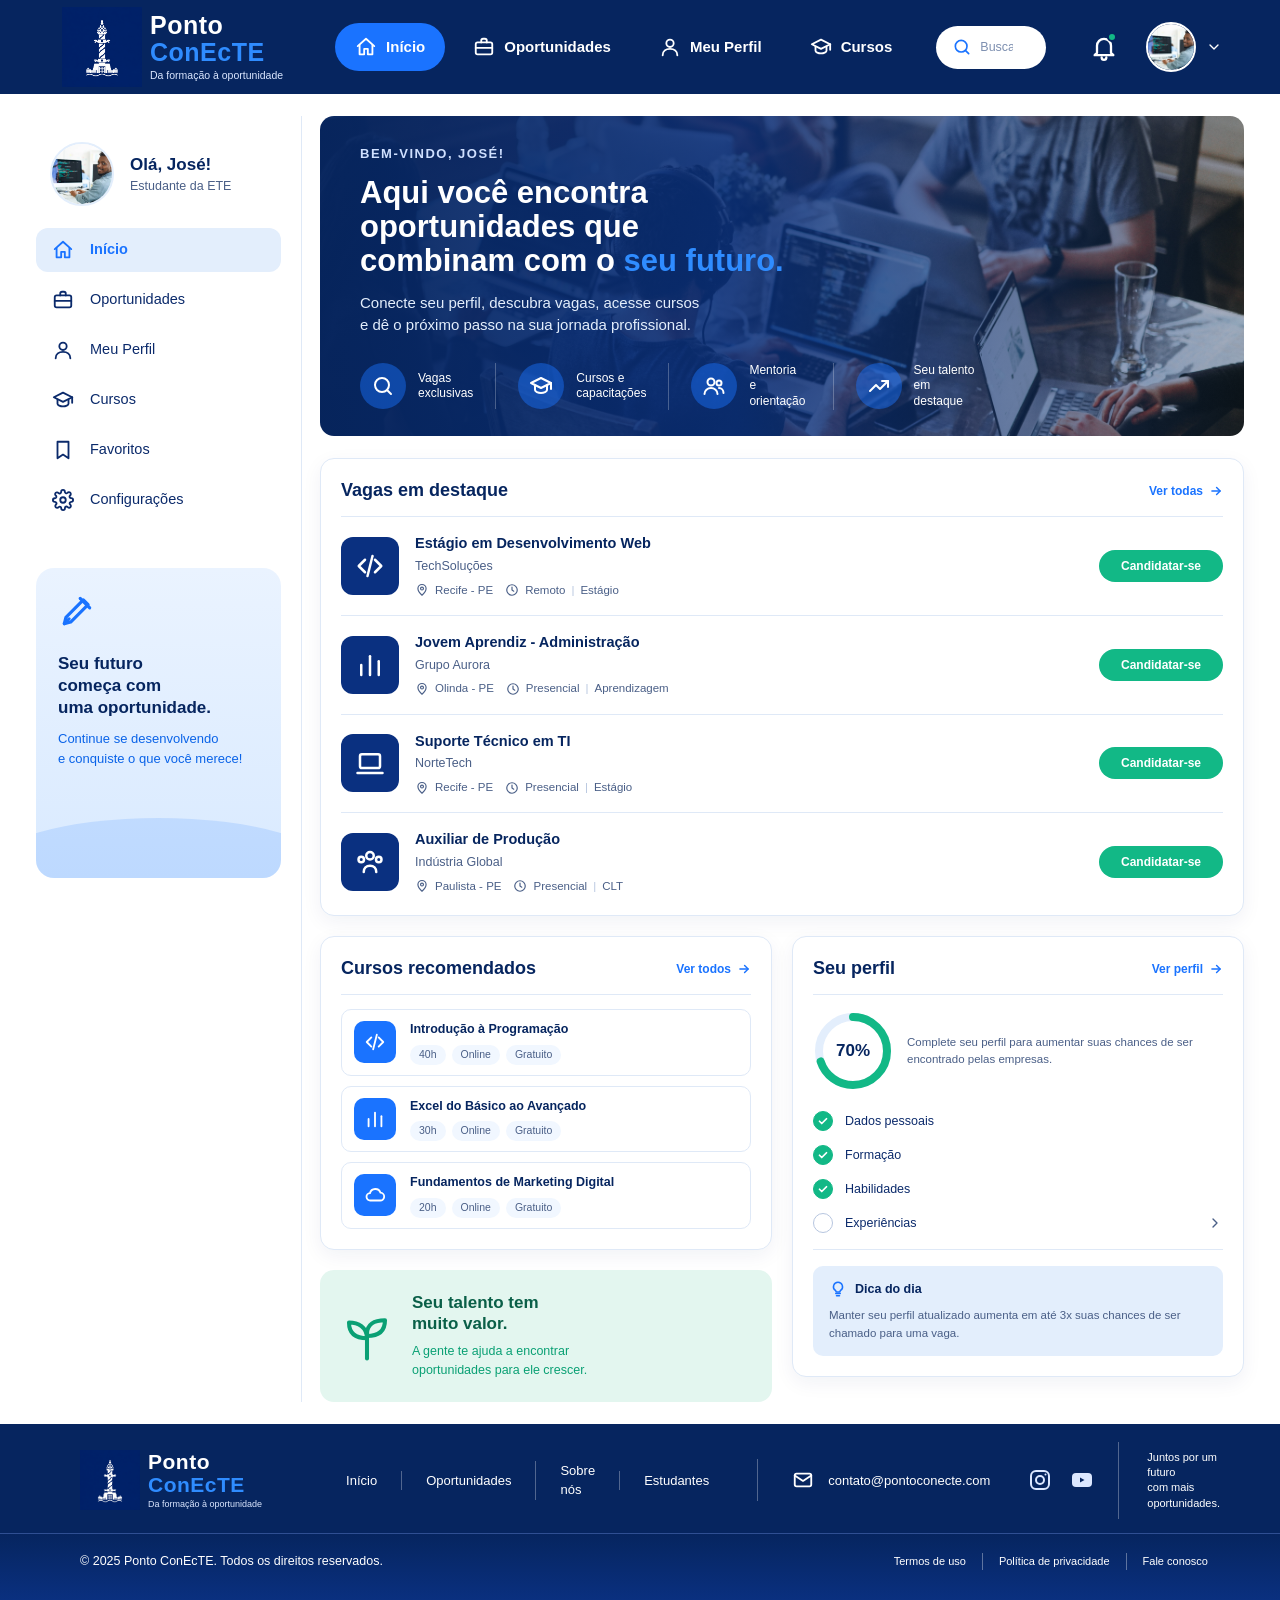
==== estudantes.html @ 40104112 "Atualiza páginas de cadastro e gestão" ====
<!DOCTYPE html>
<html lang="pt-BR">
<head>
  <meta charset="UTF-8">
  <meta name="viewport" content="width=device-width, initial-scale=1.0">
  <title>Painel - Ponto ConEcTE</title>
  <link rel="stylesheet" href="css/style.css">
  <link rel="stylesheet" href="css/aluno.css">
</head>

<body>

  <!--  CABEÇALHO  -->
  <header class="header">
    <div class="header__container">

      <a href="index.html" class="logo" aria-label="Ponto ConEcTE - página inicial">
        <img src="images/logofarol.png" alt="Ponto ConEcTE" class="logo__icon">
        <span class="logo__text">
          <span class="logo__name">Ponto</span>
          <span class="logo__name logo__name--blue">ConEcTE</span>
          <span class="logo__slogan">Da formação à oportunidade</span>
        </span>
      </a>

      <nav class="nav" aria-label="Navegação principal">
        <a href="index.html" class="nav__link nav__link--active">
          <svg viewBox="0 0 24 24" aria-hidden="true"><path d="M3 11l9-8 9 8"/><path d="M5 10v10h5v-6h4v6h5V10"/></svg>
          Início
        </a>
        <a href="#vagas" class="nav__link">
          <svg viewBox="0 0 24 24" aria-hidden="true"><rect x="3" y="7" width="18" height="13" rx="2"/><path d="M9 7V5a2 2 0 0 1 2-2h2a2 2 0 0 1 2 2v2"/><path d="M3 13h18"/></svg>
          Oportunidades
        </a>
        <a href="#perfil" class="nav__link">
          <svg viewBox="0 0 24 24" aria-hidden="true"><circle cx="12" cy="8" r="4"/><path d="M4 21c0-4.5 3.5-7 8-7s8 2.5 8 7"/></svg>
          Meu Perfil
        </a>
        <a href="#cursos" class="nav__link">
          <svg viewBox="0 0 24 24" aria-hidden="true"><path d="M2 9l10-5 10 5-10 5z"/><path d="M6 11.5V16c0 1.5 3 3 6 3s6-1.5 6-3v-4.5"/><path d="M22 9v6"/></svg>
          Cursos
        </a>
      </nav>

      <form class="search" role="search">
        <svg class="search__icon" viewBox="0 0 24 24" aria-hidden="true"><circle cx="11" cy="11" r="7"/><path d="M20 20l-4-4"/></svg>
        <input class="search__input" type="search" placeholder="Buscar vagas, cursos ou empresas..." aria-label="Buscar">
      </form>

      <div class="header__actions">
        <button class="notify" type="button" aria-label="Notificações (1 nova)">
          <svg viewBox="0 0 24 24" aria-hidden="true"><path d="M6 17V11a6 6 0 0 1 12 0v6l2 2H4z"/><path d="M10 21a2 2 0 0 0 4 0"/></svg>
          <span class="notify__dot"></span>
        </button>

        <button class="user-menu" type="button" aria-label="Menu do usuário">
          <img src="images/perfil.webp" alt="estudante" class="user-menu__avatar">
          <svg viewBox="0 0 24 24" aria-hidden="true"><path d="M6 9l6 6 6-6"/></svg>
        </button>
      </div>

    </div>
  </header>

  <!--  CORPO DO PAINEL  -->
  <div class="app">

    <!--  MENU LATERAL  -->
    <aside class="sidebar">

      <div class="side-profile">
        <img src="images/perfil.webp" alt="Foto do estudante" class="side-profile__avatar">
        <div>
          <p class="side-profile__name">Olá, José!</p>
          <p class="side-profile__role">Estudante da ETE</p>
        </div>
      </div>

      <nav class="side-nav" aria-label="Menu do painel">
        <a href="index.html" class="side-nav__link side-nav__link--active">
          <svg viewBox="0 0 24 24" aria-hidden="true"><path d="M3 11l9-8 9 8"/><path d="M5 10v10h5v-6h4v6h5V10"/></svg>
          Início
        </a>
        <a href="#vagas" class="side-nav__link">
          <svg viewBox="0 0 24 24" aria-hidden="true"><rect x="3" y="7" width="18" height="13" rx="2"/><path d="M9 7V5a2 2 0 0 1 2-2h2a2 2 0 0 1 2 2v2"/><path d="M3 13h18"/></svg>
          Oportunidades
        </a>
        <a href="#perfil" class="side-nav__link">
          <svg viewBox="0 0 24 24" aria-hidden="true"><circle cx="12" cy="8" r="4"/><path d="M4 21c0-4.5 3.5-7 8-7s8 2.5 8 7"/></svg>
          Meu Perfil
        </a>
        <a href="#cursos" class="side-nav__link">
          <svg viewBox="0 0 24 24" aria-hidden="true"><path d="M2 9l10-5 10 5-10 5z"/><path d="M6 11.5V16c0 1.5 3 3 6 3s6-1.5 6-3v-4.5"/><path d="M22 9v6"/></svg>
          Cursos
        </a>
        <a href="#" class="side-nav__link">
          <svg viewBox="0 0 24 24" aria-hidden="true"><path d="M6 3h12v18l-6-4-6 4z"/></svg>
          Favoritos
        </a>
        <a href="#" class="side-nav__link">
          <svg viewBox="0 0 24 24" aria-hidden="true"><circle cx="12" cy="12" r="3"/><path d="M19.4 15a1.7 1.7 0 0 0 .3 1.8l.1.1a2 2 0 1 1-2.8 2.8l-.1-.1a1.7 1.7 0 0 0-1.8-.3 1.7 1.7 0 0 0-1 1.5V21a2 2 0 1 1-4 0v-.1a1.7 1.7 0 0 0-1-1.5 1.7 1.7 0 0 0-1.8.3l-.1.1a2 2 0 1 1-2.8-2.8l.1-.1a1.7 1.7 0 0 0 .3-1.8 1.7 1.7 0 0 0-1.5-1H3a2 2 0 1 1 0-4h.1a1.7 1.7 0 0 0 1.5-1 1.7 1.7 0 0 0-.3-1.8l-.1-.1a2 2 0 1 1 2.8-2.8l.1.1a1.7 1.7 0 0 0 1.8.3h.1a1.7 1.7 0 0 0 1-1.5V3a2 2 0 1 1 4 0v.1a1.7 1.7 0 0 0 1 1.5 1.7 1.7 0 0 0 1.8-.3l.1-.1a2 2 0 1 1 2.8 2.8l-.1.1a1.7 1.7 0 0 0-.3 1.8v.1a1.7 1.7 0 0 0 1.5 1H21a2 2 0 1 1 0 4h-.1a1.7 1.7 0 0 0-1.5 1z"/></svg>
          Configurações
        </a>
      </nav>

      <div class="side-promo">
        <svg class="side-promo__icon" viewBox="0 0 24 24" aria-hidden="true"><path d="M14 4l6 6"/><path d="M4 20l4-1 11-11-3-3L5 16z"/><path d="M4 20l3-3"/></svg>
        <p class="side-promo__title">Seu futuro<br>começa com<br>uma oportunidade.</p>
        <p class="side-promo__text">Continue se desenvolvendo<br>e conquiste o que você merece!</p>
      </div>

    </aside>

    <!--  CONTEÚDO PRINCIPAL  -->
    <main class="main">

      <!--  BANNER DE BOAS-VINDAS  -->
      <section class="welcome">
        <div class="welcome__content">
          <p class="welcome__eyebrow">Bem-vindo, José!</p>
          <h1 class="welcome__title">
            Aqui você encontra oportunidades que combinam com o
            <span class="welcome__title--blue">seu futuro.</span>
          </h1>
          <p class="welcome__text">
            Conecte seu perfil, descubra vagas, acesse cursos<br>
            e dê o próximo passo na sua jornada profissional.
          </p>

          <ul class="welcome__features">
            <li>
              <span class="welcome__icon">
                <svg viewBox="0 0 24 24" aria-hidden="true"><circle cx="11" cy="11" r="7"/><path d="M20 20l-4-4"/></svg>
              </span>
              <span>Vagas<br>exclusivas</span>
            </li>
            <li>
              <span class="welcome__icon">
                <svg viewBox="0 0 24 24" aria-hidden="true"><path d="M2 9l10-5 10 5-10 5z"/><path d="M6 11.5V16c0 1.5 3 3 6 3s6-1.5 6-3v-4.5"/><path d="M22 9v6"/></svg>
              </span>
              <span>Cursos e<br>capacitações</span>
            </li>
            <li>
              <span class="welcome__icon">
                <svg viewBox="0 0 24 24" aria-hidden="true"><circle cx="9" cy="8" r="3.5"/><path d="M2.5 20c0-3.5 3-6 6.5-6s6.5 2.5 6.5 6"/><circle cx="17" cy="9" r="2.5"/><path d="M17 14c2.5 0 4.5 2 4.5 5"/></svg>
              </span>
              <span>Mentoria<br>e orientação</span>
            </li>
            <li>
              <span class="welcome__icon">
                <svg viewBox="0 0 24 24" aria-hidden="true"><path d="M3 17l6-6 4 4 8-8"/><path d="M15 7h6v6"/></svg>
              </span>
              <span>Seu talento<br>em destaque</span>
            </li>
          </ul>
        </div>
      </section>

      <!--  BLOCOS  -->
      <div class="blocks">

        <!-- Vagas em destaque -->
        <section class="panel panel--jobs" id="vagas">
          <header class="panel__head">
            <h2 class="panel__title">Vagas em destaque</h2>
            <a href="#" class="panel__link">Ver todas
              <svg viewBox="0 0 24 24" aria-hidden="true"><path d="M5 12h14"/><path d="M13 6l6 6-6 6"/></svg>
            </a>
          </header>

          <ul class="jobs">
            <li class="job">
              <span class="job__icon">
                <svg viewBox="0 0 24 24" aria-hidden="true"><path d="M8 7l-5 5 5 5"/><path d="M16 7l5 5-5 5"/><path d="M14 4l-4 16"/></svg>
              </span>
              <div class="job__info">
                <h3 class="job__title">Estágio em Desenvolvimento Web</h3>
                <p class="job__company">TechSoluções</p>
                <p class="job__meta">
                  <svg viewBox="0 0 24 24" aria-hidden="true"><path d="M12 21s7-6.2 7-11.5A7 7 0 0 0 5 9.5C5 14.8 12 21 12 21z"/><circle cx="12" cy="9.5" r="2.5"/></svg>
                  Recife - PE
                  <svg viewBox="0 0 24 24" aria-hidden="true"><circle cx="12" cy="12" r="9"/><path d="M12 7v5l3 2"/></svg>
                  Remoto <span class="job__sep">|</span> Estágio
                </p>
              </div>
              <a href="#" class="btn-apply">Candidatar-se</a>
            </li>

            <li class="job">
              <span class="job__icon">
                <svg viewBox="0 0 24 24" aria-hidden="true"><path d="M5 20V12"/><path d="M12 20V5"/><path d="M19 20V9"/></svg>
              </span>
              <div class="job__info">
                <h3 class="job__title">Jovem Aprendiz - Administração</h3>
                <p class="job__company">Grupo Aurora</p>
                <p class="job__meta">
                  <svg viewBox="0 0 24 24" aria-hidden="true"><path d="M12 21s7-6.2 7-11.5A7 7 0 0 0 5 9.5C5 14.8 12 21 12 21z"/><circle cx="12" cy="9.5" r="2.5"/></svg>
                  Olinda - PE
                  <svg viewBox="0 0 24 24" aria-hidden="true"><circle cx="12" cy="12" r="9"/><path d="M12 7v5l3 2"/></svg>
                  Presencial <span class="job__sep">|</span> Aprendizagem
                </p>
              </div>
              <a href="#" class="btn-apply">Candidatar-se</a>
            </li>

            <li class="job">
              <span class="job__icon">
                <svg viewBox="0 0 24 24" aria-hidden="true"><rect x="4" y="5" width="16" height="11" rx="1.5"/><path d="M2 20h20"/></svg>
              </span>
              <div class="job__info">
                <h3 class="job__title">Suporte Técnico em TI</h3>
                <p class="job__company">NorteTech</p>
                <p class="job__meta">
                  <svg viewBox="0 0 24 24" aria-hidden="true"><path d="M12 21s7-6.2 7-11.5A7 7 0 0 0 5 9.5C5 14.8 12 21 12 21z"/><circle cx="12" cy="9.5" r="2.5"/></svg>
                  Recife - PE
                  <svg viewBox="0 0 24 24" aria-hidden="true"><circle cx="12" cy="12" r="9"/><path d="M12 7v5l3 2"/></svg>
                  Presencial <span class="job__sep">|</span> Estágio
                </p>
              </div>
              <a href="#" class="btn-apply">Candidatar-se</a>
            </li>

            <li class="job">
              <span class="job__icon">
                <svg viewBox="0 0 24 24" aria-hidden="true"><circle cx="12" cy="7" r="3"/><circle cx="5" cy="10" r="2.2"/><circle cx="19" cy="10" r="2.2"/><path d="M7 20c0-3 2-5 5-5s5 2 5 5"/></svg>
              </span>
              <div class="job__info">
                <h3 class="job__title">Auxiliar de Produção</h3>
                <p class="job__company">Indústria Global</p>
                <p class="job__meta">
                  <svg viewBox="0 0 24 24" aria-hidden="true"><path d="M12 21s7-6.2 7-11.5A7 7 0 0 0 5 9.5C5 14.8 12 21 12 21z"/><circle cx="12" cy="9.5" r="2.5"/></svg>
                  Paulista - PE
                  <svg viewBox="0 0 24 24" aria-hidden="true"><circle cx="12" cy="12" r="9"/><path d="M12 7v5l3 2"/></svg>
                  Presencial <span class="job__sep">|</span> CLT
                </p>
              </div>
              <a href="#" class="btn-apply">Candidatar-se</a>
            </li>
          </ul>
        </section>

        <!-- Coluna do meio: cursos + mensagem -->
        <div class="blocks__middle">

          <section class="panel panel--courses" id="cursos">
            <header class="panel__head">
              <h2 class="panel__title">Cursos recomendados</h2>
              <a href="#" class="panel__link">Ver todos
                <svg viewBox="0 0 24 24" aria-hidden="true"><path d="M5 12h14"/><path d="M13 6l6 6-6 6"/></svg>
              </a>
            </header>

            <ul class="courses">
              <li class="course">
                <span class="course__icon">
                  <svg viewBox="0 0 24 24" aria-hidden="true"><path d="M8 7l-5 5 5 5"/><path d="M16 7l5 5-5 5"/><path d="M14 4l-4 16"/></svg>
                </span>
                <div>
                  <h3 class="course__title">Introdução à Programação</h3>
                  <p class="course__tags"><span>40h</span><span>Online</span><span>Gratuito</span></p>
                </div>
              </li>
              <li class="course">
                <span class="course__icon">
                  <svg viewBox="0 0 24 24" aria-hidden="true"><path d="M5 20V12"/><path d="M12 20V5"/><path d="M19 20V9"/></svg>
                </span>
                <div>
                  <h3 class="course__title">Excel do Básico ao Avançado</h3>
                  <p class="course__tags"><span>30h</span><span>Online</span><span>Gratuito</span></p>
                </div>
              </li>
              <li class="course">
                <span class="course__icon">
                  <svg viewBox="0 0 24 24" aria-hidden="true"><path d="M7 18a4 4 0 0 1-.5-8A6 6 0 0 1 18 9.5a4.2 4.2 0 0 1-.5 8.5z"/></svg>
                </span>
                <div>
                  <h3 class="course__title">Fundamentos de Marketing Digital</h3>
                  <p class="course__tags"><span>20h</span><span>Online</span><span>Gratuito</span></p>
                </div>
              </li>
            </ul>
          </section>

          <aside class="talent">
            <svg class="talent__icon" viewBox="0 0 24 24" aria-hidden="true"><path d="M12 22V11"/><path d="M12 13C12 8 8 6 4 6c0 4 2 7 8 7z"/><path d="M12 11c0-4 3-6 8-6 0 4-2 7-8 7z"/></svg>
            <div>
              <p class="talent__title">Seu talento tem<br>muito valor.</p>
              <p class="talent__text">A gente te ajuda a encontrar<br>oportunidades para ele crescer.</p>
            </div>
          </aside>

        </div>

        <!-- Seu perfil -->
        <section class="panel panel--profile" id="perfil">
          <header class="panel__head">
            <h2 class="panel__title">Seu perfil</h2>
            <a href="#" class="panel__link">Ver perfil
              <svg viewBox="0 0 24 24" aria-hidden="true"><path d="M5 12h14"/><path d="M13 6l6 6-6 6"/></svg>
            </a>
          </header>

          <div class="progress">
            <div class="progress__ring" role="img" aria-label="Perfil 70% completo">
              <svg viewBox="0 0 80 80" aria-hidden="true">
                <circle class="progress__track" cx="40" cy="40" r="34"/>
                <circle class="progress__value" cx="40" cy="40" r="34" pathLength="100" stroke-dasharray="70 100"/>
              </svg>
              <span class="progress__number">70%</span>
            </div>
            <p class="progress__text">Complete seu perfil para aumentar suas chances de ser encontrado pelas empresas.</p>
          </div>

          <ul class="checklist">
            <li class="checklist__item checklist__item--done">
              <span class="checklist__check"><svg viewBox="0 0 24 24" aria-hidden="true"><path d="M5 12.5l4.5 4.5L19 7.5"/></svg></span>
              Dados pessoais
            </li>
            <li class="checklist__item checklist__item--done">
              <span class="checklist__check"><svg viewBox="0 0 24 24" aria-hidden="true"><path d="M5 12.5l4.5 4.5L19 7.5"/></svg></span>
              Formação
            </li>
            <li class="checklist__item checklist__item--done">
              <span class="checklist__check"><svg viewBox="0 0 24 24" aria-hidden="true"><path d="M5 12.5l4.5 4.5L19 7.5"/></svg></span>
              Habilidades
            </li>
            <li class="checklist__item">
              <span class="checklist__check"></span>
              Experiências
              <svg class="checklist__arrow" viewBox="0 0 24 24" aria-hidden="true"><path d="M9 6l6 6-6 6"/></svg>
            </li>
          </ul>

          <div class="tip">
            <p class="tip__title">
              <svg viewBox="0 0 24 24" aria-hidden="true"><path d="M9 18h6"/><path d="M10 21h4"/><path d="M12 3a6 6 0 0 0-3.5 10.9c.6.5 1 1.2 1 2.1h5c0-.9.4-1.6 1-2.1A6 6 0 0 0 12 3z"/></svg>
              Dica do dia
            </p>
            <p class="tip__text">Manter seu perfil atualizado aumenta em até 3x suas chances de ser chamado para uma vaga.</p>
          </div>
        </section>

      </div>
    </main>
  </div>

  <!--  RODAPÉ  -->
  <footer class="footer">
    <div class="container footer__top">

      <a href="index.html" class="logo logo--footer" aria-label="Ponto ConEcTE - página inicial">
        <img src="images/logofarol.png" alt="Ponto ConEcTE" class="logo__icon">
        <span class="logo__text">
          <span class="logo__name">Ponto</span>
          <span class="logo__name logo__name--blue">ConEcTE</span>
          <span class="logo__slogan">Da formação à oportunidade</span>
        </span>
      </a>

      <nav class="footer__nav" aria-label="Navegação do rodapé">
        <a href="estudantes.html">Início</a>
        <a href="#vagas">Oportunidades</a>
        <a href="index.html#sobre">Sobre nós</a>
        <a href="index.html#estudantes">Estudantes</a>
      </nav>

      <a href="mailto:contato@pontoconecte.com" class="footer__mail">
        <svg viewBox="0 0 24 24" aria-hidden="true"><rect x="3" y="5" width="18" height="14" rx="2"/><path d="M3 7l9 6 9-6"/></svg>
        contato@pontoconecte.com
      </a>

      <div class="footer__social">
        <a href="#" aria-label="Instagram">
          <svg viewBox="0 0 24 24" aria-hidden="true"><rect x="3" y="3" width="18" height="18" rx="5"/><circle cx="12" cy="12" r="4"/><circle cx="17.5" cy="6.5" r="1" class="fill"/></svg>
        </a>
        <a href="#" aria-label="YouTube">
          <svg viewBox="0 0 24 24" aria-hidden="true"><rect x="2" y="5" width="20" height="14" rx="4" class="fill"/><path d="M10 9.5v5l4.5-2.5z" class="cut"/></svg>
        </a>
      </div>

      <p class="footer__slogan">Juntos por um futuro<br>com mais oportunidades.</p>

    </div>

    <div class="footer__bottom">
      <div class="container footer__bottom-content">
        <p>© 2025 Ponto ConEcTE. Todos os direitos reservados.</p>
        <nav class="footer__legal" aria-label="Links legais">
          <a href="#">Termos de uso</a>
          <a href="#">Política de privacidade</a>
          <a href="#">Fale conosco</a>
        </nav>
      </div>
    </div>
  </footer>

</body>
</html>
---- css/style.css ----
:root {
    /* Cores */
    --navy-900: #06255f;
    --navy-800: #0a3080;
    --blue-600: #0a63e8;
    --blue-500: #1a73ff;
    --blue-100: #e3eefc;
    --green-500: #12b886;
    --green-600: #0aa074;
    --text-dark: #0b2a6b;
    --text-muted: #4a5f87;
    --white: #ffffff;
    --bg-light: #f1f7ff;
  
    /* Fontes */
    --font-main: "Montserrat", "Segoe UI", Arial, sans-serif;
  
    /* Outros */
    --radius-card: 22px;
    --radius-pill: 999px;
    --container: 1420px;
  }
  
  /*  Reset básico  */
  *,
  *::before,
  *::after {
    box-sizing: border-box;
    margin: 0;
    padding: 0;
  }
  
  body {
    font-family: var(--font-main);
    color: var(--text-dark);
    background: var(--bg-light);
    line-height: 1.5;
    -webkit-font-smoothing: antialiased;
  }
  
  a {
    text-decoration: none;
    color: inherit;
  }
  
  ul {
    list-style: none;
  }
  
  /* Ícones SVG: estilo padrão */
  svg {
    fill: none;
    stroke: currentColor;
    stroke-width: 2;
    stroke-linecap: round;
    stroke-linejoin: round;
  }
  
  .container {
    width: 100%;
    max-width: var(--container);
    margin: 0 auto;
    padding: 0 60px;
  }
  
  /* CABEÇALHO */
  .header {
    background: var(--navy-900);
    height: 94px;
    color: var(--white);
  }
  
  .header__container {
    height: 100%;
    max-width: 1536px;
    margin: 0 auto;
    padding: 0 58px 0 62px;
    display: flex;
    align-items: center;
    gap: 24px;
  }
  
  /* Logo */
  .logo {
    display: flex;
    align-items: center;
    gap: 8px;
    flex-shrink: 0;
  }
  
  .logo__icon {
    width: 80px;
    height: 80px;
    object-fit: contain
  }
  
  .logo__text {
    display: flex;
    flex-direction: column;
    line-height: 1;
  }
  
  .logo__name {
    font-size: 25px;
    font-weight: 800;
    color: var(--white);
    letter-spacing: 0.5px;
  }
  
  .logo__name--blue {
    color: #2f8cff;
    margin-top: 2px;
  }
  
  .logo__slogan {
    font-size: 10.5px;
    font-weight: 500;
    margin-top: 5px;
    color: #dbe7ff;
  }
  
  /* Navegação */
  .nav {
    display: flex;
    align-items: center;
    gap: 8px;
    margin-left: 28px;
  }
  
  .nav__link {
    display: flex;
    align-items: center;
    gap: 9px;
    padding: 13px 20px;
    border-radius: var(--radius-pill);
    font-size: 15px;
    font-weight: 600;
    transition: background 0.2s;
  }
  
  .nav__link svg {
    width: 22px;
    height: 22px;
  }
  
  .nav__link:hover {
    background: rgba(255, 255, 255, 0.12);
  }
  
  .nav__link--active {
    background: var(--blue-500);
  }
  
  .nav__link--active:hover {
    background: var(--blue-500);
  }
  
  /* Busca */
  .search {
    flex: 1;
    max-width: 424px;
    margin-left: auto;
    position: relative;
  }
  
  .search__icon {
    position: absolute;
    left: 16px;
    top: 50%;
    width: 20px;
    height: 20px;
    transform: translateY(-50%);
    color: var(--blue-500);
  }
  
  .search__input {
    width: 100%;
    height: 43px;
    border: none;
    border-radius: var(--radius-pill);
    padding: 0 20px 0 44px;
    font-family: var(--font-main);
    font-size: 12.5px;
    color: var(--text-dark);
    background: var(--white);
    outline: none;
  }
  
  .search__input::placeholder {
    color: #7d8fb0;
  }
  
  .search__input:focus {
    box-shadow: 0 0 0 3px rgba(26, 115, 255, 0.45);
  }
  
  /* Botão entrar */
  .btn-login {
    display: flex;
    align-items: center;
    gap: 8px;
    height: 43px;
    padding: 0 28px;
    margin-left: 14px;
    border-radius: var(--radius-pill);
    background: var(--green-500);
    font-size: 14px;
    font-weight: 700;
    transition: background 0.2s;
  }
  
  .btn-login svg {
    width: 19px;
    height: 19px;
  }
  
  .btn-login:hover {
    background: var(--green-600);
  }
  
  /* HERO */
  .hero-section {
    position: relative;
    isolation: isolate;
    overflow: hidden;
    background: linear-gradient(
    110deg,
    #f7faff 0%,
    #eaf3ff 55%,
    #d9eaff 100%);
  
}
  
  /* Fundo decorativo: farol e ondas  */
  .hero__bg {
    position: absolute;
    inset: 0;
    background-image: url("../images/farol-fundo.jpeg");
    background-repeat: no-repeat;
    background-position: right center;
    background-size: auto 100%;
    opacity: 0.45;
    pointer-events: none;
    z-index: -1;
  }
  
  .hero__bg::before {
    content: "";
    position: absolute;
    right: -10%;
    bottom: -30%;
    width: 70%;
    height: 100%;
    border-radius: 50%;
    background: rgba(140, 185, 255, 0.18);
  }
  
  .hero__content {
    position: relative;
    z-index: 1;
    padding-left: 85px;
  }
  
  .hero__eyebrow {
    font-size: 16.5px;
    font-weight: 700;
    letter-spacing: 1px;
    text-transform: uppercase;
    color: var(--blue-500);
  }
  
  .hero__title {
    margin-top: 4px;
    font-size: 47px;
    line-height: 1.02;
    font-weight: 800;
    color: var(--navy-900);
    letter-spacing: -0.5px;
  }
  
  .hero__title--blue {
    display: block;
    color: var(--blue-500);
  }
  
  .hero__text {
    margin-top: 14px;
    max-width: 600px;
    font-size: 17px;
    line-height: 1.55;
    color: var(--text-dark);
  }
  
  /* CARTÕES */
  .cards {
    display: grid;
    grid-template-columns: 1fr 1fr;
    gap: 28px;
    padding-top: 0;
    padding-bottom: 20px;
    max-width: 1536px;
    padding-left: 62px;
    padding-right: 58px;
    background: linear-gradient(180deg, #eef5ff 0%, #f1f7ff 100%);
  }
  
  .card {
    position: relative;
    min-height: 308px;
    border-radius: var(--radius-card);
    overflow: hidden;
    color: var(--white);
    box-shadow: 0 10px 28px rgba(6, 37, 95, 0.18);
  }
  
  .card--students {
    background: linear-gradient(100deg, #0a3fb3 0%, #0b5fe0 55%, #1b78f0 100%);
  }
  
  .card--companies {
    background: linear-gradient(100deg, #064c94 0%, #08709e 50%, #0a7c9c 100%);
  }
  
  /* Imagem à direita */
  .card__image {
    position: absolute;
    top: 0;
    right: 0;
    bottom: 0;
    width: 58%;
    background-repeat: no-repeat;
    background-position: right bottom;
    background-size: cover;
  }
  
  .card--students .card__image {
    background-image: url("../images/estudante.jpg");
    -webkit-mask-image: linear-gradient(90deg, transparent 0%, #000 45%);
    mask-image: linear-gradient(90deg, transparent 0%, #000 45%);
  }
  
  .card--companies .card__image {
    background-image: url("../images/empresa.jpg");
    -webkit-mask-image: linear-gradient(90deg, transparent 0%, #000 45%);
    mask-image: linear-gradient(90deg, transparent 0%, #000 45%);
  }
  
  .card__body {
    position: relative;
    padding: 21px 38px 22px;
    max-width: 560px;
  }
  
  .card__header {
    display: flex;
    align-items: center;
    gap: 18px;
  }
  
  .card__icon {
    width: 64px;
    height: 64px;
    border-radius: 18px;
    display: flex;
    align-items: center;
    justify-content: center;
  }
  
  .card__icon svg {
    width: 34px;
    height: 34px;
    color: var(--white);
  }
  
  .card__icon--blue {
    background: var(--blue-500);
  }
  
  .card__icon--green {
    background: var(--green-500);
  }
  
  .card__label {
    font-size: 13.5px;
    font-weight: 600;
    letter-spacing: 1.2px;
    text-transform: uppercase;
  }
  
  .card__title {
    margin-top: 12px;
    font-size: 24.5px;
    line-height: 1.18;
    font-weight: 700;
    white-space: nowrap;
  }
  
  .card__text {
    margin-top: 14px;
    max-width: 340px;
    font-size: 15.5px;
    line-height: 1.5;
  }
  
  .card--companies .card__text {
    max-width: 300px;
  }
  
  /* Botões dos cartões */
  .btn {
    display: inline-flex;
    align-items: center;
    gap: 14px;
    margin-top: 20px;
    height: 52px;
    padding: 0 33px;
    border-radius: var(--radius-pill);
    font-size: 15px;
    font-weight: 700;
    color: var(--white);
    transition: transform 0.2s, filter 0.2s;
  }
  
  .btn svg {
    width: 17px;
    height: 17px;
    stroke-width: 2.5;
  }
  
  .btn:hover {
    transform: translateY(-2px);
    filter: brightness(1.08);
  }
  
  .btn--blue {
    background: var(--blue-500);
  }
  
  .btn--green {
    background: var(--green-500);
  }
  
  /* SOBRE NÓS */
  .about {
    background: linear-gradient(180deg, #f1f7ff 0%, #eaf3ff 100%);
    padding: 24px 0 24px;
  }
  
  .about__container {
    max-width: 1536px;
    padding: 0 80px;
    display: grid;
    grid-template-columns: 1.35fr 1fr 1fr 1fr 1fr;
    align-items: start;
  }
  
  .about__eyebrow {
    font-size: 14px;
    font-weight: 700;
    letter-spacing: 1px;
    text-transform: uppercase;
    color: var(--blue-500);
  }
  
  .about__title {
    margin-top: 4px;
    font-size: 29px;
    line-height: 1.15;
    font-weight: 800;
    color: var(--navy-900);
  }
  
  .about__title--blue {
    display: block;
    color: var(--blue-500);
  }
  
  .about__text {
    margin-top: 14px;
    max-width: 440px;
    font-size: 15.5px;
    line-height: 1.55;
  }
  
  /* Itens */
  .features {
    display: contents;
  }
  
  .feature {
    position: relative;
    padding: 2px 16px 0 38px;
    margin-top: 4px;
    border-left: 1px solid #d3e0f2;
    min-height: 140px;
  }
  
  .feature:first-child {
    margin-left: 0;
  }
  
  .feature__icon {
    width: 58px;
    height: 58px;
    border-radius: 50%;
    background: var(--blue-100);
    display: flex;
    align-items: center;
    justify-content: center;
    margin-bottom: 14px;
    margin-left: -4px;
  }
  
  .feature__icon svg {
    width: 32px;
    height: 32px;
    color: var(--blue-500);
  }
  
  .feature__title {
    font-size: 16px;
    font-weight: 700;
    color: var(--navy-900);
  }
  
  .feature__text {
    margin-top: 4px;
    max-width: 190px;
    font-size: 13.5px;
    line-height: 1.55;
    color: var(--text-muted);
  }
  
  /* RODAPÉ */
  .footer {
    background: var(--navy-900);
    color: var(--white);
  }
  
  .footer__top {
    max-width: 1536px;
    padding: 18px 80px 14px;
    display: flex;
    align-items: center;
    justify-content: space-between;
    gap: 24px;
  }
  
  .logo--footer .logo__icon {
    width: 60px;
    height: 60px;
  }
  
  .logo--footer .logo__name {
    font-size: 21px;
  }
  
  .logo--footer .logo__slogan {
    font-size: 9px;
  }
  
  .footer__nav {
    display: flex;
    align-items: center;
    margin-left: 60px;
    font-size: 13px;
    font-weight: 500;
  }
  
  .footer__nav a {
    padding: 0 24px;
    border-left: 1px solid rgba(255, 255, 255, 0.3);
  }
  
  .footer__nav a:first-child {
    border-left: none;
    padding-left: 0;
  }
  
  .footer__nav a:hover,
  .footer__legal a:hover {
    text-decoration: underline;
  }
  
  .footer__mail {
    display: flex;
    align-items: center;
    gap: 14px;
    padding: 10px 0 10px 34px;
    border-left: 1px solid rgba(255, 255, 255, 0.3);
    font-size: 13px;
  }
  
  .footer__mail svg {
    width: 22px;
    height: 22px;
  }
  
  .footer__social {
    display: flex;
    align-items: center;
    gap: 18px;
    margin-left: 14px;
  }
  
  .footer__social a {
    width: 24px;
    height: 24px;
    color: #dbe7ff;
  }
  
  .footer__social svg {
    width: 100%;
    height: 100%;
  }
  
  .footer__social .fill {
    fill: currentColor;
    stroke: none;
  }
  
  .footer__social .cut {
    fill: var(--navy-900);
    stroke: none;
  }
  
  .footer__slogan {
    padding: 8px 0 8px 28px;
    border-left: 1px solid rgba(255, 255, 255, 0.3);
    font-size: 11px;
    line-height: 1.4;
  }
  
  /* Parte inferior */
  .footer__bottom {
    border-top: 1px solid rgba(255, 255, 255, 0.15);
    background: linear-gradient(180deg, #06255f 0%, #0a3080 100%);
    padding: 18px 0 30px;
  }
  
  .footer__bottom-content {
    max-width: 1536px;
    padding: 0 72px 0 80px;
    display: flex;
    align-items: center;
    justify-content: space-between;
    gap: 20px;
    font-size: 12.5px;
  }
  
  .footer__legal {
    display: flex;
    align-items: center;
    font-size: 11px;
  }
  
  .footer__legal a {
    padding: 0 16px;
    border-left: 1px solid rgba(255, 255, 255, 0.35);
  }
  
  .footer__legal a:first-child {
    border-left: none;
  }
  
  .footer__legal a:last-child {
    padding-right: 0;
  }
  
  /* RESPONSIVO */
  
  /* Notebooks pequenos / tablets grandes */
  @media (max-width: 1200px) {
    .header {
      height: auto;
      padding: 14px 0;
    }
  
    .header__container {
      flex-wrap: wrap;
      padding: 0 30px;
    }
  
    .nav {
      margin-left: 0;
      order: 3;
      width: 100%;
      justify-content: center;
    }
  
    .search {
      max-width: none;
    }
  
    .about__container {
      grid-template-columns: 1fr 1fr;
      row-gap: 30px;
    }
  
    .about__intro {
      grid-column: 1 / -1;
    }
  
    .feature:nth-child(odd) {
      border-left: none;
      padding-left: 0;
    }
  
    .footer__top {
      flex-wrap: wrap;
      justify-content: center;
      padding: 24px 30px;
    }
  
    .footer__nav {
      margin-left: 0;
    }
  }
  
  /* Tablets */
  @media (max-width: 900px) {
    .container,
    .cards {
      padding-left: 24px;
      padding-right: 24px;
    }
  
    .hero__content {
      padding-left: 0;
    }
  
    .hero__title {
      font-size: 38px;
    }
  
    .cards {
      grid-template-columns: 1fr;
    }
  
    .card__title {
      white-space: normal;
    }
  
    .about__container {
      padding: 0 24px;
    }
  
    .footer__bottom-content {
      flex-direction: column;
      padding: 0 24px;
      text-align: center;
    }
  }
  
  /* Celulares */
  @media (max-width: 600px) {
    .header__container {
      padding: 0 16px;
      justify-content: center;
    }
  
    .btn-login {
      margin-left: 0;
    }
  
    .nav {
      flex-wrap: wrap;
      gap: 4px;
    }
  
    .nav__link {
      padding: 10px 14px;
      font-size: 13px;
    }
  
    .hero {
      padding-top: 28px;
    }
  
    .hero__eyebrow {
      font-size: 13px;
    }
  
    .hero__title {
      font-size: 30px;
    }
  
    .hero__text {
      font-size: 15px;
    }
  
    /* Imagem passa para trás do texto em telas pequenas */
    .card__image {
      width: 100%;
      opacity: 0.35;
    }
  
    .card__body {
      padding: 20px;
    }
  
    .card__title {
      font-size: 21px;
    }
  
    .about__container {
      grid-template-columns: 1fr;
    }
  
    .about__title {
      font-size: 24px;
    }
  
    .feature,
    .feature:nth-child(odd) {
      border-left: none;
      padding-left: 0;
      min-height: 0;
    }
  
    .footer__nav {
      flex-wrap: wrap;
      justify-content: center;
      row-gap: 8px;
    }
  
    .footer__mail,
    .footer__slogan {
      border-left: none;
      padding-left: 0;
      text-align: center;
    }
  
    .footer__legal {
      flex-wrap: wrap;
      justify-content: center;
      row-gap: 6px;
    }
  }
---- css/aluno.css ----
:root {
  --border-soft: #dfe9f7;
  --shadow-soft: 0 6px 20px rgba(6, 37, 95, 0.06);
}

/* cabeçalho */
.header__actions {
  display: flex;
  align-items: center;
  gap: 22px;
  margin-left: 14px;
}

.notify {
  position: relative;
  width: 40px;
  height: 40px;
  border: none;
  background: transparent;
  color: var(--white);
  cursor: pointer;
  display: flex;
  align-items: center;
  justify-content: center;
}

.notify svg {
  width: 28px;
  height: 28px;
}

.notify__dot {
  position: absolute;
  top: 5px;
  right: 7px;
  width: 10px;
  height: 10px;
  border-radius: 50%;
  background: var(--green-500);
  border: 2px solid var(--navy-900);
}

.user-menu {
  display: flex;
  align-items: center;
  gap: 10px;
  border: none;
  background: transparent;
  color: var(--white);
  cursor: pointer;
}

.user-menu__avatar {
  width: 50px;
  height: 50px;
  border-radius: 50%;
  object-fit: cover;
  border: 2px solid var(--white);
}

.user-menu svg {
  width: 16px;
  height: 16px;
}

/* Estrutura geral */
.app {
  display: grid;
  grid-template-columns: 302px 1fr;
  max-width: 1536px;
  margin: 0 auto;
  background: var(--white);
}

/* Menu lateral */
.sidebar {
  display: flex;
  flex-direction: column;
  padding: 26px 20px 38px 36px;
  border-right: 1px solid var(--border-soft);
  margin: 22px 0;
}

.side-profile {
  display: flex;
  align-items: center;
  gap: 16px;
  padding-left: 14px;
}

.side-profile__avatar {
  width: 64px;
  height: 64px;
  border-radius: 50%;
  object-fit: cover;
  border: 2px solid var(--blue-100);
}

.side-profile__name {
  font-size: 17px;
  font-weight: 700;
  color: var(--navy-900);
}

.side-profile__role {
  font-size: 12.5px;
  color: var(--text-muted);
}

.side-nav {
  display: flex;
  flex-direction: column;
  gap: 6px;
  margin-top: 22px;
}

.side-nav__link {
  display: flex;
  align-items: center;
  gap: 16px;
  height: 44px;
  padding: 0 16px;
  border-radius: 12px;
  font-size: 14.5px;
  font-weight: 500;
  color: var(--text-dark);
  transition: background 0.2s;
}

.side-nav__link svg {
  width: 22px;
  height: 22px;
}

.side-nav__link:hover {
  background: var(--bg-light);
}

.side-nav__link--active {
  background: var(--blue-100);
  color: var(--blue-500);
  font-weight: 600;
}

.side-nav__link--active:hover {
  background: var(--blue-100);
}

.side-promo {
  position: relative;
  overflow: hidden;
  margin-top: 46px;
  padding: 24px 22px 90px;
  border-radius: 18px;
  background: linear-gradient(180deg, #eaf3ff 0%, #d9eaff 100%);
  min-height: 310px;
}

.side-promo::after {
  content: "";
  position: absolute;
  left: -20%;
  right: -20%;
  bottom: -40px;
  height: 100px;
  border-radius: 50% 50% 0 0;
  background: rgba(26, 115, 255, 0.14);
}

.side-promo__icon {
  width: 38px;
  height: 38px;
  color: var(--blue-500);
}

.side-promo__title {
  margin-top: 16px;
  font-size: 17px;
  line-height: 1.3;
  font-weight: 700;
  color: var(--navy-900);
}

.side-promo__text {
  margin-top: 10px;
  font-size: 13px;
  line-height: 1.5;
  color: var(--blue-600);
}

/* Conteúdo principal */
.main {
  padding: 22px 36px 22px 18px;
  min-width: 0;
}

/* Banner de boas-vindas */
.welcome {
  position: relative;
  overflow: hidden;
  min-height: 320px;
  border-radius: 14px;
  color: var(--white);
  background:
    linear-gradient(90deg, rgba(6, 37, 95, 0.96) 0%, rgba(8, 48, 128, 0.82) 45%, rgba(10, 63, 179, 0.1) 100%),
    url("../images/fundo-estudantes.jpg") right center / cover no-repeat,
    var(--navy-800);
}

.welcome__content {
  padding: 28px 40px 26px;
  max-width: 720px;
}

.welcome__eyebrow {
  font-size: 13px;
  font-weight: 600;
  letter-spacing: 1.5px;
  text-transform: uppercase;
  color: #cfe0ff;
}

.welcome__title {
  margin-top: 12px;
  max-width: 440px;
  font-size: 31px;
  line-height: 1.1;
  font-weight: 700;
}

.welcome__title--blue {
  color: #2f8cff;
}

.welcome__text {
  margin-top: 14px;
  font-size: 15px;
  line-height: 1.5;
  color: #e3eefc;
}

.welcome__features {
  display: flex;
  align-items: center;
  margin-top: 26px;
}

.welcome__features li {
  display: flex;
  align-items: center;
  gap: 12px;
  padding: 0 22px;
  border-left: 1px solid rgba(255, 255, 255, 0.25);
  font-size: 12px;
  font-weight: 500;
  line-height: 1.3;
}

.welcome__features li:first-child {
  padding-left: 0;
  border-left: none;
}

.welcome__icon {
  width: 46px;
  height: 46px;
  flex-shrink: 0;
  border-radius: 50%;
  background: rgba(26, 115, 255, 0.45);
  display: flex;
  align-items: center;
  justify-content: center;
}

.welcome__icon svg {
  width: 24px;
  height: 24px;
}

/* Blocos */
.blocks {
  display: grid;
  grid-template-columns: 1.7fr 1fr 0.82fr;
  gap: 20px;
  margin-top: 22px;
  align-items: start;
}

.blocks__middle {
  display: flex;
  flex-direction: column;
  gap: 20px;
}

.panel {
  padding: 18px 20px 20px;
  border: 1px solid var(--border-soft);
  border-radius: 14px;
  background: var(--white);
  box-shadow: var(--shadow-soft);
}

.panel__head {
  display: flex;
  align-items: center;
  justify-content: space-between;
  gap: 10px;
  padding-bottom: 12px;
  border-bottom: 1px solid var(--border-soft);
}

.panel__title {
  font-size: 18px;
  font-weight: 700;
  color: var(--navy-900);
}

.panel__link {
  display: inline-flex;
  align-items: center;
  gap: 6px;
  font-size: 12px;
  font-weight: 600;
  color: var(--blue-500);
  white-space: nowrap;
}

.panel__link svg {
  width: 14px;
  height: 14px;
  stroke-width: 2.5;
}

.panel__link:hover {
  text-decoration: underline;
}

/* Vagas */
.job {
  display: flex;
  align-items: center;
  gap: 16px;
  padding: 16px 0;
  border-bottom: 1px solid var(--border-soft);
}

.job:last-child {
  border-bottom: none;
  padding-bottom: 0;
}

.job__icon {
  width: 58px;
  height: 58px;
  flex-shrink: 0;
  border-radius: 12px;
  background: var(--navy-800);
  color: var(--white);
  display: flex;
  align-items: center;
  justify-content: center;
}

.job__icon svg {
  width: 30px;
  height: 30px;
}

.job__info {
  flex: 1;
  min-width: 0;
}

.job__title {
  font-size: 14.5px;
  font-weight: 600;
  color: var(--navy-900);
}

.job__company {
  margin-top: 2px;
  font-size: 12.5px;
  color: var(--text-muted);
}

.job__meta {
  display: flex;
  flex-wrap: wrap;
  align-items: center;
  gap: 6px;
  margin-top: 6px;
  font-size: 11.5px;
  color: var(--text-muted);
}

.job__meta svg {
  width: 14px;
  height: 14px;
  margin-left: 6px;
}

.job__meta svg:first-child {
  margin-left: 0;
}

.job__sep {
  color: #b7c6df;
}

.btn-apply {
  flex-shrink: 0;
  display: inline-flex;
  align-items: center;
  justify-content: center;
  height: 32px;
  padding: 0 22px;
  border-radius: var(--radius-pill);
  background: var(--green-500);
  color: var(--white);
  font-size: 12px;
  font-weight: 700;
  transition: background 0.2s;
}

.btn-apply:hover {
  background: var(--green-600);
}

/* Cursos */
.courses {
  display: flex;
  flex-direction: column;
  gap: 10px;
  margin-top: 14px;
}

.course {
  display: flex;
  align-items: center;
  gap: 14px;
  padding: 10px 12px;
  border: 1px solid var(--border-soft);
  border-radius: 10px;
}

.course__icon {
  width: 42px;
  height: 42px;
  flex-shrink: 0;
  border-radius: 10px;
  background: var(--blue-500);
  color: var(--white);
  display: flex;
  align-items: center;
  justify-content: center;
}

.course__icon svg {
  width: 22px;
  height: 22px;
}

.course__title {
  font-size: 12.5px;
  font-weight: 600;
  color: var(--navy-900);
}

.course__tags {
  display: flex;
  flex-wrap: wrap;
  gap: 6px;
  margin-top: 6px;
}

.course__tags span {
  padding: 2px 9px;
  border-radius: var(--radius-pill);
  background: var(--bg-light);
  font-size: 10.5px;
  color: var(--text-muted);
}

/* Mensagem de talento */
.talent {
  display: flex;
  align-items: center;
  gap: 18px;
  padding: 22px 20px;
  border-radius: 14px;
  background: #e3f6ef;
  color: var(--green-600);
}

.talent__icon {
  width: 54px;
  height: 54px;
  flex-shrink: 0;
  stroke-width: 1.8;
}

.talent__title {
  font-size: 17px;
  line-height: 1.25;
  font-weight: 700;
  color: #0a5f48;
}

.talent__text {
  margin-top: 8px;
  font-size: 12.5px;
  line-height: 1.5;
}

/* Perfil */
.progress {
  display: flex;
  align-items: center;
  gap: 14px;
  margin-top: 16px;
}

.progress__ring {
  position: relative;
  width: 80px;
  height: 80px;
  flex-shrink: 0;
}

.progress__ring svg {
  width: 100%;
  height: 100%;
  transform: rotate(-90deg);
}

.progress__track,
.progress__value {
  fill: none;
  stroke-width: 8;
}

.progress__track {
  stroke: #e3eefc;
}

.progress__value {
  stroke: var(--green-500);
  stroke-linecap: round;
}

.progress__number {
  position: absolute;
  inset: 0;
  display: flex;
  align-items: center;
  justify-content: center;
  font-size: 17px;
  font-weight: 800;
  color: var(--navy-900);
}

.progress__text {
  font-size: 11.5px;
  line-height: 1.5;
  color: var(--text-muted);
}

.checklist {
  display: flex;
  flex-direction: column;
  gap: 14px;
  margin-top: 20px;
  padding-bottom: 16px;
  border-bottom: 1px solid var(--border-soft);
}

.checklist__item {
  display: flex;
  align-items: center;
  gap: 12px;
  font-size: 12.5px;
  color: var(--text-dark);
}

.checklist__check {
  width: 20px;
  height: 20px;
  flex-shrink: 0;
  border-radius: 50%;
  border: 1.5px solid #b7c6df;
  display: flex;
  align-items: center;
  justify-content: center;
}

.checklist__check svg {
  width: 12px;
  height: 12px;
  stroke-width: 3.5;
}

.checklist__item--done .checklist__check {
  background: var(--green-500);
  border-color: var(--green-500);
  color: var(--white);
}

.checklist__arrow {
  width: 16px;
  height: 16px;
  margin-left: auto;
  color: var(--text-muted);
}

.tip {
  margin-top: 16px;
  padding: 14px 16px;
  border-radius: 10px;
  background: var(--blue-100);
}

.tip__title {
  display: flex;
  align-items: center;
  gap: 8px;
  font-size: 12.5px;
  font-weight: 700;
  color: var(--navy-900);
}

.tip__title svg {
  width: 18px;
  height: 18px;
  color: var(--blue-500);
}

.tip__text {
  margin-top: 8px;
  font-size: 11.5px;
  line-height: 1.55;
  color: var(--text-muted);
}

/* =====================================================
   RESPONSIVO
   ===================================================== */

@media (max-width: 1400px) {
  .blocks {
    grid-template-columns: 1fr 1fr;
  }

  .panel--jobs {
    grid-column: 1 / -1;
  }
}

@media (max-width: 1200px) {
  .header__actions {
    margin-left: auto;
  }

  .search {
    order: 4;
  }

  .app {
    grid-template-columns: 240px 1fr;
  }

  .sidebar {
    padding-left: 20px;
  }

  .welcome__features {
    flex-wrap: wrap;
    row-gap: 14px;
  }
}

@media (max-width: 900px) {
  .app {
    grid-template-columns: 1fr;
  }

  .sidebar {
    margin: 0;
    border-right: none;
    border-bottom: 1px solid var(--border-soft);
    padding: 20px 24px;
  }

  .side-nav {
    flex-direction: row;
    flex-wrap: wrap;
  }

  .side-promo {
    display: none;
  }

  .main {
    padding: 20px 24px;
  }

  .blocks {
    grid-template-columns: 1fr;
  }
}

@media (max-width: 600px) {
  .welcome__content {
    padding: 24px 20px;
  }

  .welcome__title {
    font-size: 25px;
  }

  .welcome__features li {
    border-left: none;
    padding: 0 14px 0 0;
  }

  .job {
    flex-wrap: wrap;
  }

  .btn-apply {
    width: 100%;
  }

  .progress {
    flex-direction: column;
    align-items: flex-start;
  }
}
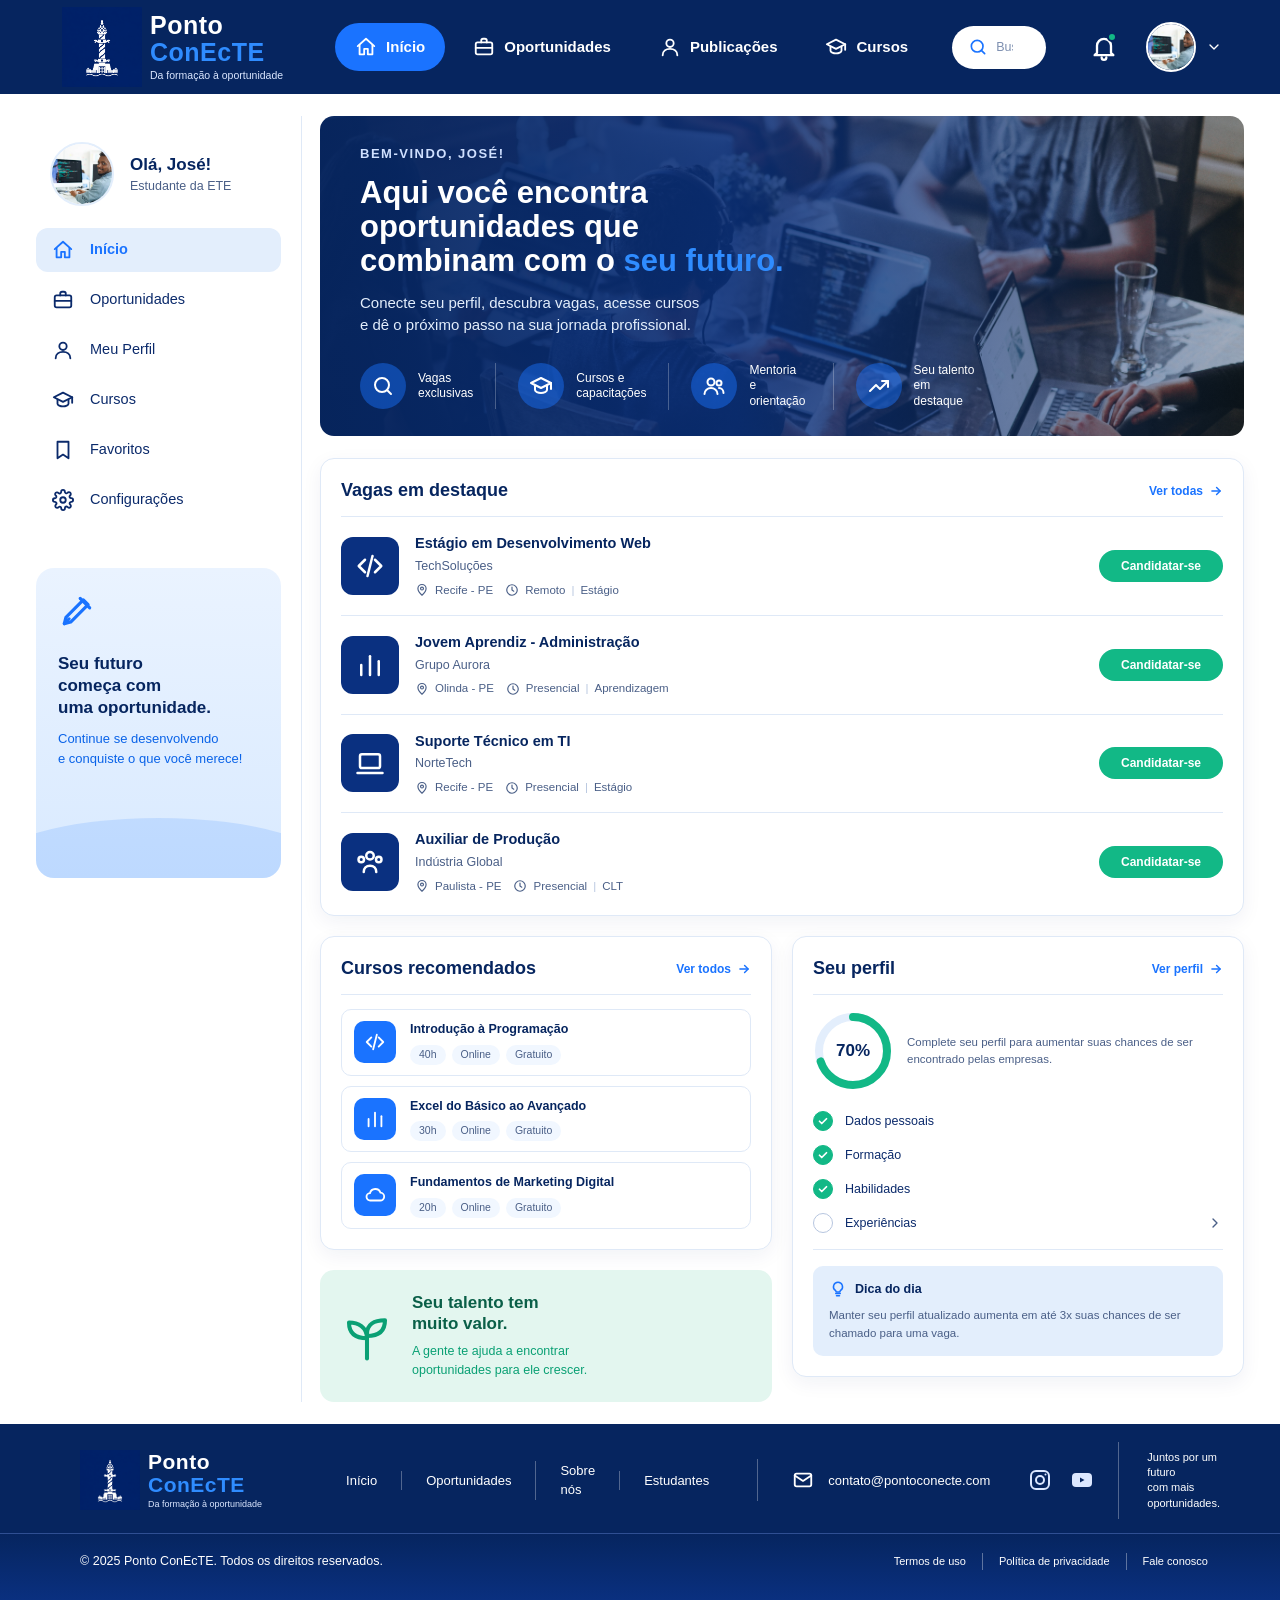
==== commit 0ac1ca71: "Atualiza projeto Ponto ConEcTE" ====
--- a/estudantes.html
+++ b/estudantes.html
@@ -28,13 +28,13 @@
           <svg viewBox="0 0 24 24" aria-hidden="true"><path d="M3 11l9-8 9 8"/><path d="M5 10v10h5v-6h4v6h5V10"/></svg>
           Início
         </a>
-        <a href="#vagas" class="nav__link">
+        <a href="#oportunidades" class="nav__link">
           <svg viewBox="0 0 24 24" aria-hidden="true"><rect x="3" y="7" width="18" height="13" rx="2"/><path d="M9 7V5a2 2 0 0 1 2-2h2a2 2 0 0 1 2 2v2"/><path d="M3 13h18"/></svg>
           Oportunidades
         </a>
-        <a href="#perfil" class="nav__link">
+        <a href="publicacoes.html" class="nav__link">
           <svg viewBox="0 0 24 24" aria-hidden="true"><circle cx="12" cy="8" r="4"/><path d="M4 21c0-4.5 3.5-7 8-7s8 2.5 8 7"/></svg>
-          Meu Perfil
+          Publicações
         </a>
         <a href="#cursos" class="nav__link">
           <svg viewBox="0 0 24 24" aria-hidden="true"><path d="M2 9l10-5 10 5-10 5z"/><path d="M6 11.5V16c0 1.5 3 3 6 3s6-1.5 6-3v-4.5"/><path d="M22 9v6"/></svg>
